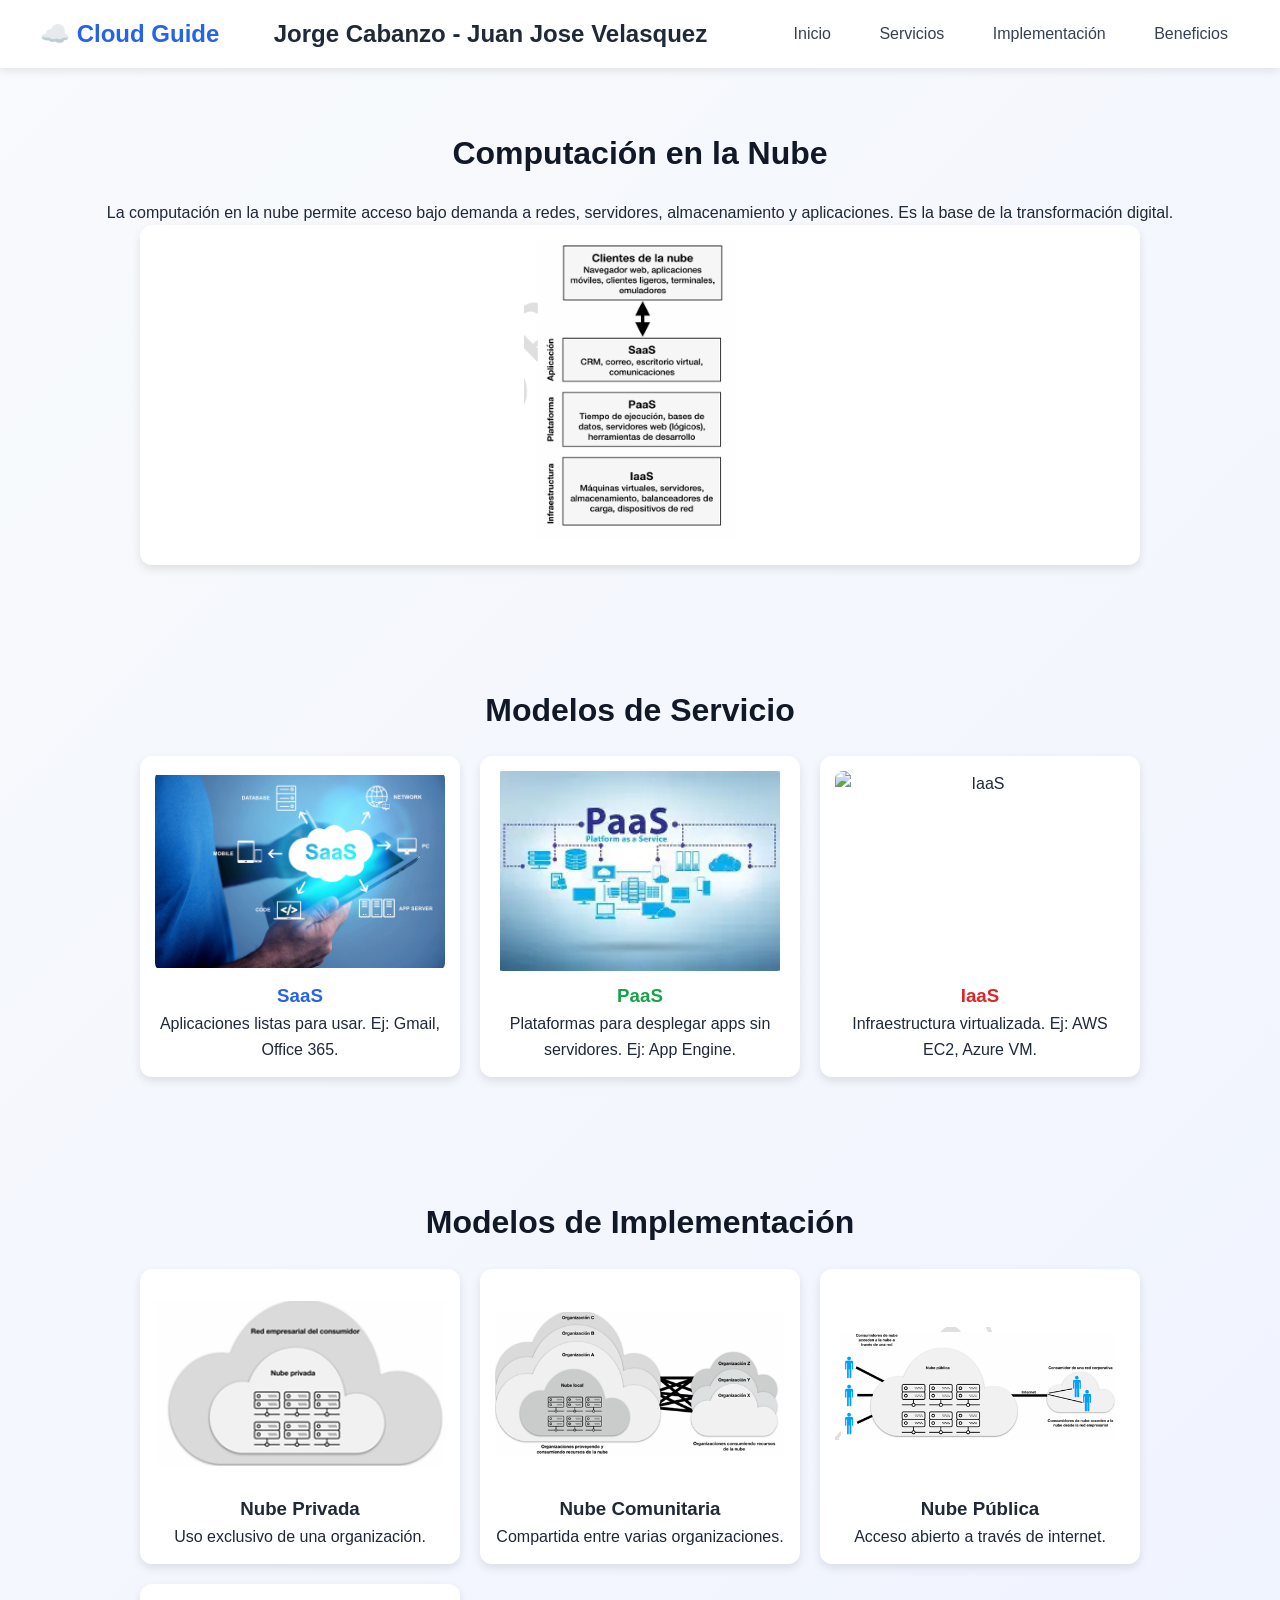
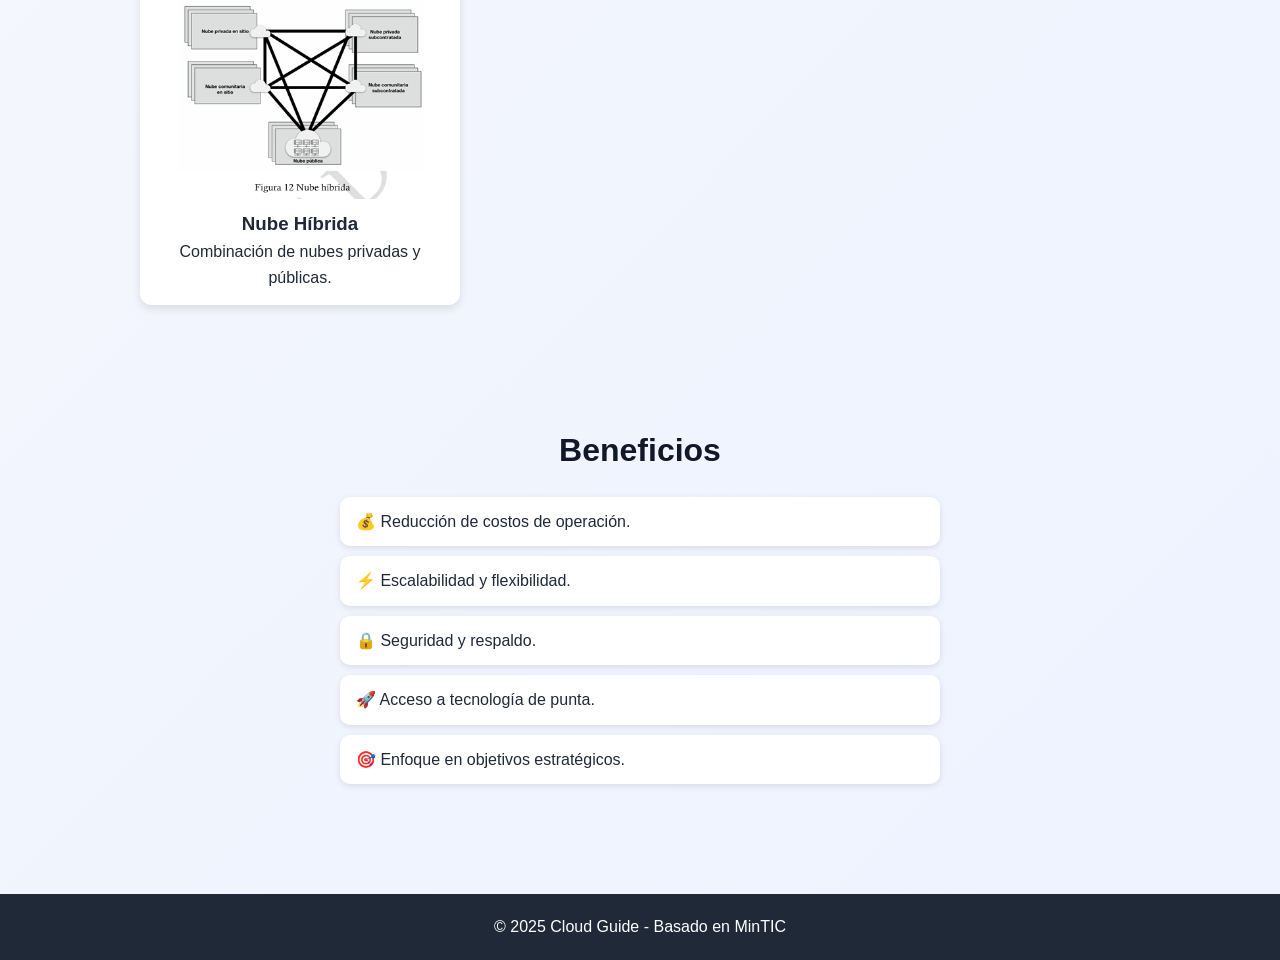
==== index.html @ 805e12bf "Primer comit" ====
<!DOCTYPE html>
<html lang="es">
<head>
  <meta charset="UTF-8">
  <meta name="viewport" content="width=device-width, initial-scale=1.0">
  <title>Cloud Guide - Computación en la Nube</title>
  <link rel="stylesheet" href="style.css">
</head>
<body>
  <!-- NAVBAR -->
  <header class="navbar">
    <h1>☁️ Cloud Guide</h1>
    <h2>Jorge Cabanzo - Juan Jose Velasquez</h2>
    <nav>
      <a href="#inicio">Inicio</a>
      <a href="#servicios">Servicios</a>
      <a href="#implementacion">Implementación</a>
      <a href="#beneficios">Beneficios</a>
    </nav>
  </header>

  <!-- INTRO -->
  <section id="inicio" class="section">
    <h2>Computación en la Nube</h2>
    <p>
      La computación en la nube permite acceso bajo demanda a redes, servidores,
      almacenamiento y aplicaciones. Es la base de la transformación digital.
    </p>

  <div class="grid"> 
  <div class="card">
    <img src="img/nube.png" class="card-img grande">
  </div>
</div>

  </section>

  <!-- SERVICIOS -->
  <section id="servicios" class="section">
  <h2>Modelos de Servicio</h2>
  <div class="grid">
    <div class="card">
      <img src="img/saas.jpg" alt="SaaS" class="card-img">
      <h3 class="blue">SaaS</h3>
      <p>Aplicaciones listas para usar. Ej: Gmail, Office 365.</p>
    </div>
    <div class="card">
      <img src="img/paas.jpg" alt="PaaS" class="card-img">
      <h3 class="green">PaaS</h3>
      <p>Plataformas para desplegar apps sin servidores. Ej: App Engine.</p>
    </div>
    <div class="card">
      <img src="img/iaas.jpg" alt="IaaS" class="card-img">
      <h3 class="red">IaaS</h3>
      <p>Infraestructura virtualizada. Ej: AWS EC2, Azure VM.</p>
    </div>
  </div>
</section>

  <!-- IMPLEMENTACIÓN -->
  <section id="implementacion" class="section">
  <h2>Modelos de Implementación</h2>
  <div class="grid">
    <div class="card">
      <img src="img/nube_privada.png" alt="Nube Privada" class="card-img">
      <h3>Nube Privada</h3>
      <p>Uso exclusivo de una organización.</p>
    </div>
    <div class="card">
      <img src="img/nube_comunitaria.png" alt="Nube Comunitaria" class="card-img">
      <h3>Nube Comunitaria</h3>
      <p>Compartida entre varias organizaciones.</p>
    </div>
    <div class="card">
      <img src="img/nube_publica.png" alt="Nube Pública" class="card-img">
      <h3>Nube Pública</h3>
      <p>Acceso abierto a través de internet.</p>
    </div>
    <div class="card">
      <img src="img/nube_hibrida.png" alt="Nube Híbrida" class="card-img">
      <h3>Nube Híbrida</h3>
      <p>Combinación de nubes privadas y públicas.</p>
    </div>
  </div>
</section>

  <!-- BENEFICIOS -->
  <section id="beneficios" class="section">
    <h2>Beneficios</h2>
    <ul class="benefits">
      <li>💰 Reducción de costos de operación.</li>
      <li>⚡ Escalabilidad y flexibilidad.</li>
      <li>🔒 Seguridad y respaldo.</li>
      <li>🚀 Acceso a tecnología de punta.</li>
      <li>🎯 Enfoque en objetivos estratégicos.</li>
    </ul>
  </section>

  <!-- FOOTER -->
  <footer>
    <p>© 2025 Cloud Guide - Basado en MinTIC</p>
  </footer>

  <script src="script.js"></script>
</body>
</html>
---- style.css ----
* {
  margin: 0; padding: 0;
  box-sizing: border-box;
}

body {
  font-family: 'Segoe UI', sans-serif;
  background: linear-gradient(135deg, #f8fafc, #eef2ff);
  color: #1f2937;
  line-height: 1.6;
}

/* NAVBAR */
.navbar {
  position: sticky;
  top: 0;
  background: white;
  display: flex;
  justify-content: space-between;
  align-items: center;
  padding: 15px 40px;
  box-shadow: 0 2px 10px rgba(0,0,0,0.1);
}

.navbar h1 {
  font-size: 1.5rem;
  color: #2563eb;
}

.navbar nav a {
  margin-left: 20px;
  text-decoration: none;
  color: #374151;
  font-weight: 500;
  transition: color 0.3s, background 0.3s;
  padding: 6px 12px;
  border-radius: 8px;
}

.navbar nav a:hover {
  background: #e0e7ff;
  color: #1e40af;
}

/* SECTIONS */
.section {
  padding: 60px 20px;
  text-align: center;
}

.section h2 {
  font-size: 2rem;
  margin-bottom: 20px;
  color: #111827;
}

/* GRID */
.grid {
  display: grid;
  gap: 20px;
  grid-template-columns: repeat(auto-fit, minmax(250px, 1fr));
  max-width: 1000px;
  margin: auto;
}

/* CARDS */
.card {
  background: #fff;
  border-radius: 12px;
  box-shadow: 0 4px 10px rgba(0,0,0,0.1);
  padding: 15px;
  text-align: center;
  transition: transform 0.2s ease-in-out;
}


.card:hover {
  transform: translateY(-5px);
  box-shadow: 0 8px 18px rgba(0,0,0,0.15);
}

.card-img {
  width: 100%;
  height: 200px;   /* todas las imágenes tendrán la misma altura */
  object-fit: contain; /* o "cover" si quieres que llene todo */
  border-radius: 8px;
  margin-bottom: 10px;
  display: block;
}
.card-img.grande {
  width: 100%;
  height: 300px; /* más grande que las demás */
  object-fit: contain; /* mantiene proporción */
}

.card img[src="img/nube.png"] {
  width: 100%;
  height: 300px;
  object-fit: contain;
}



.icon {
  font-size: 2.5rem;
  margin-bottom: 10px;
}

h3.blue { color: #2563eb; }
h3.green { color: #16a34a; }
h3.red { color: #dc2626; }

/* BENEFITS */
.benefits {
  list-style: none;
  max-width: 600px;
  margin: auto;
  text-align: left;
}

.benefits li {
  background: white;
  padding: 12px 16px;
  margin: 10px 0;
  border-radius: 10px;
  box-shadow: 0 2px 6px rgba(0,0,0,0.1);
}

/* FOOTER */
footer {
  background: #1f2937;
  color: white;
  text-align: center;
  padding: 20px;
  margin-top: 40px;
}
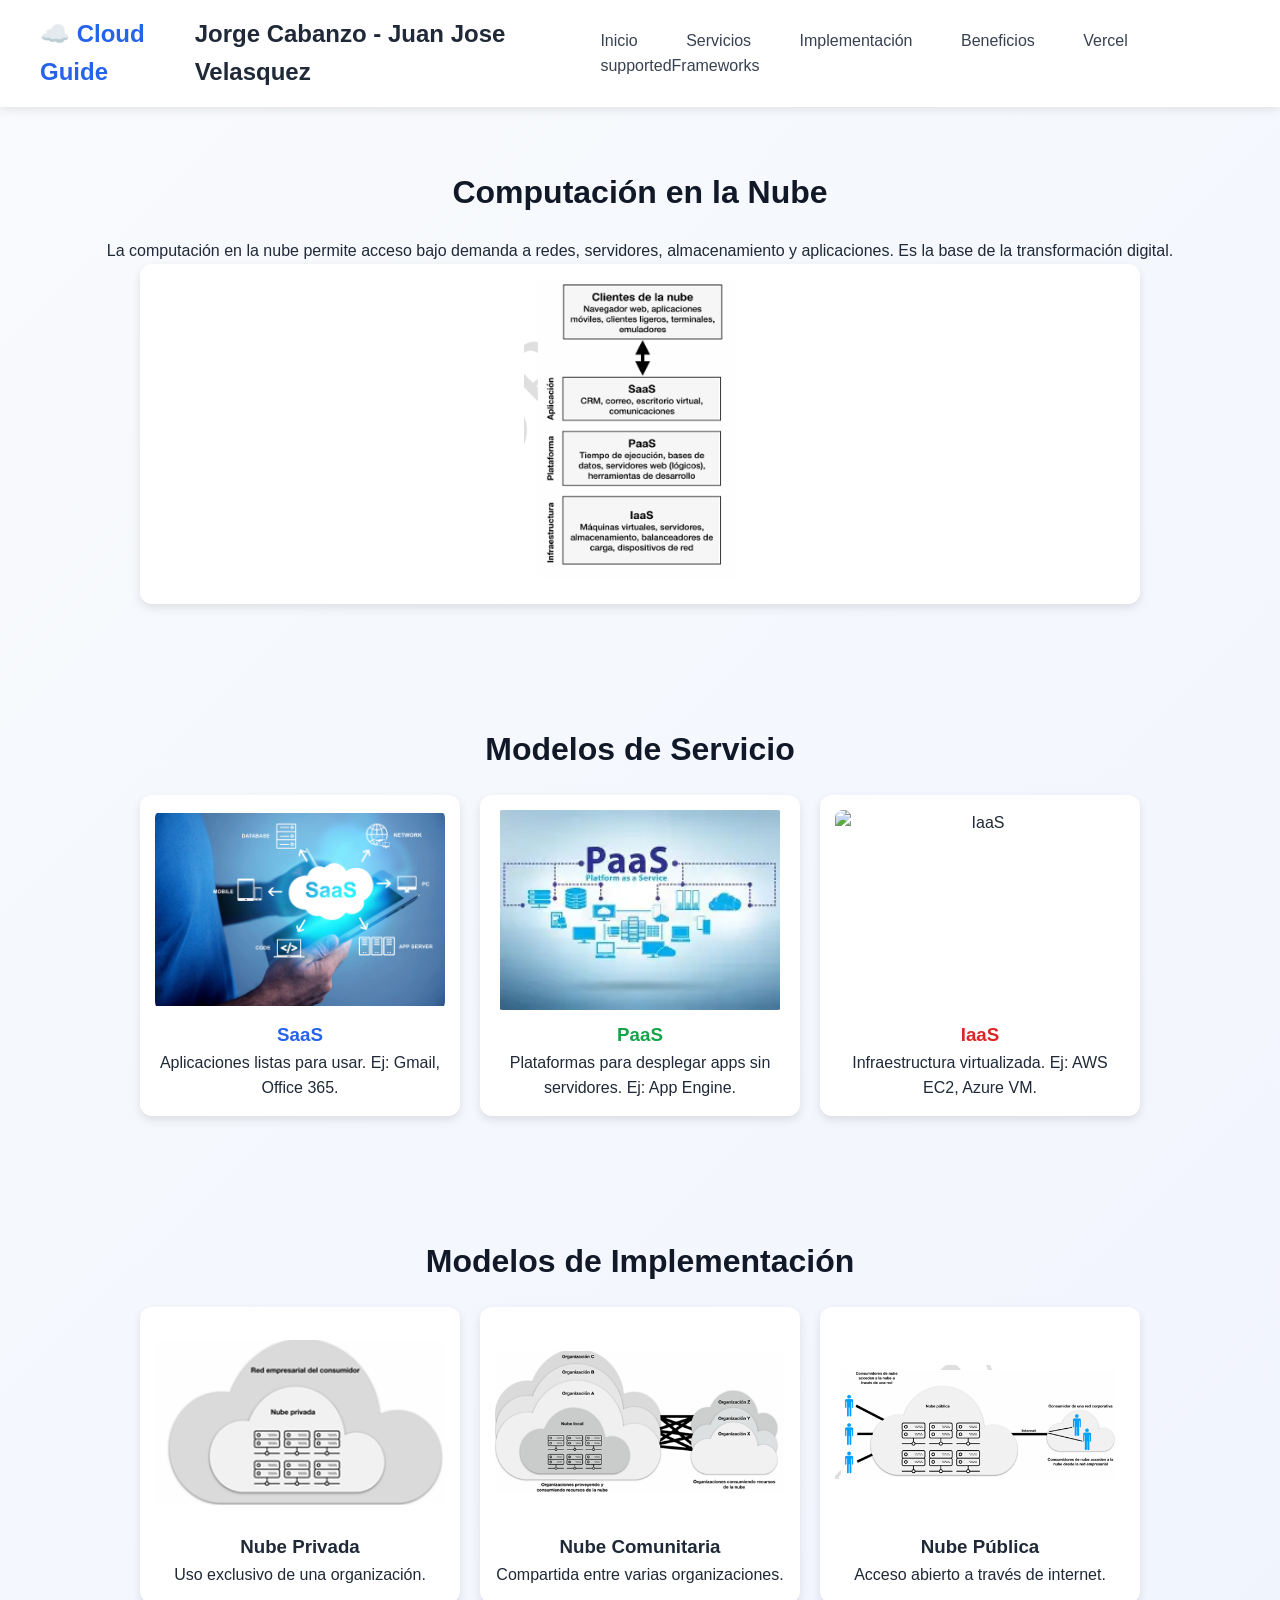
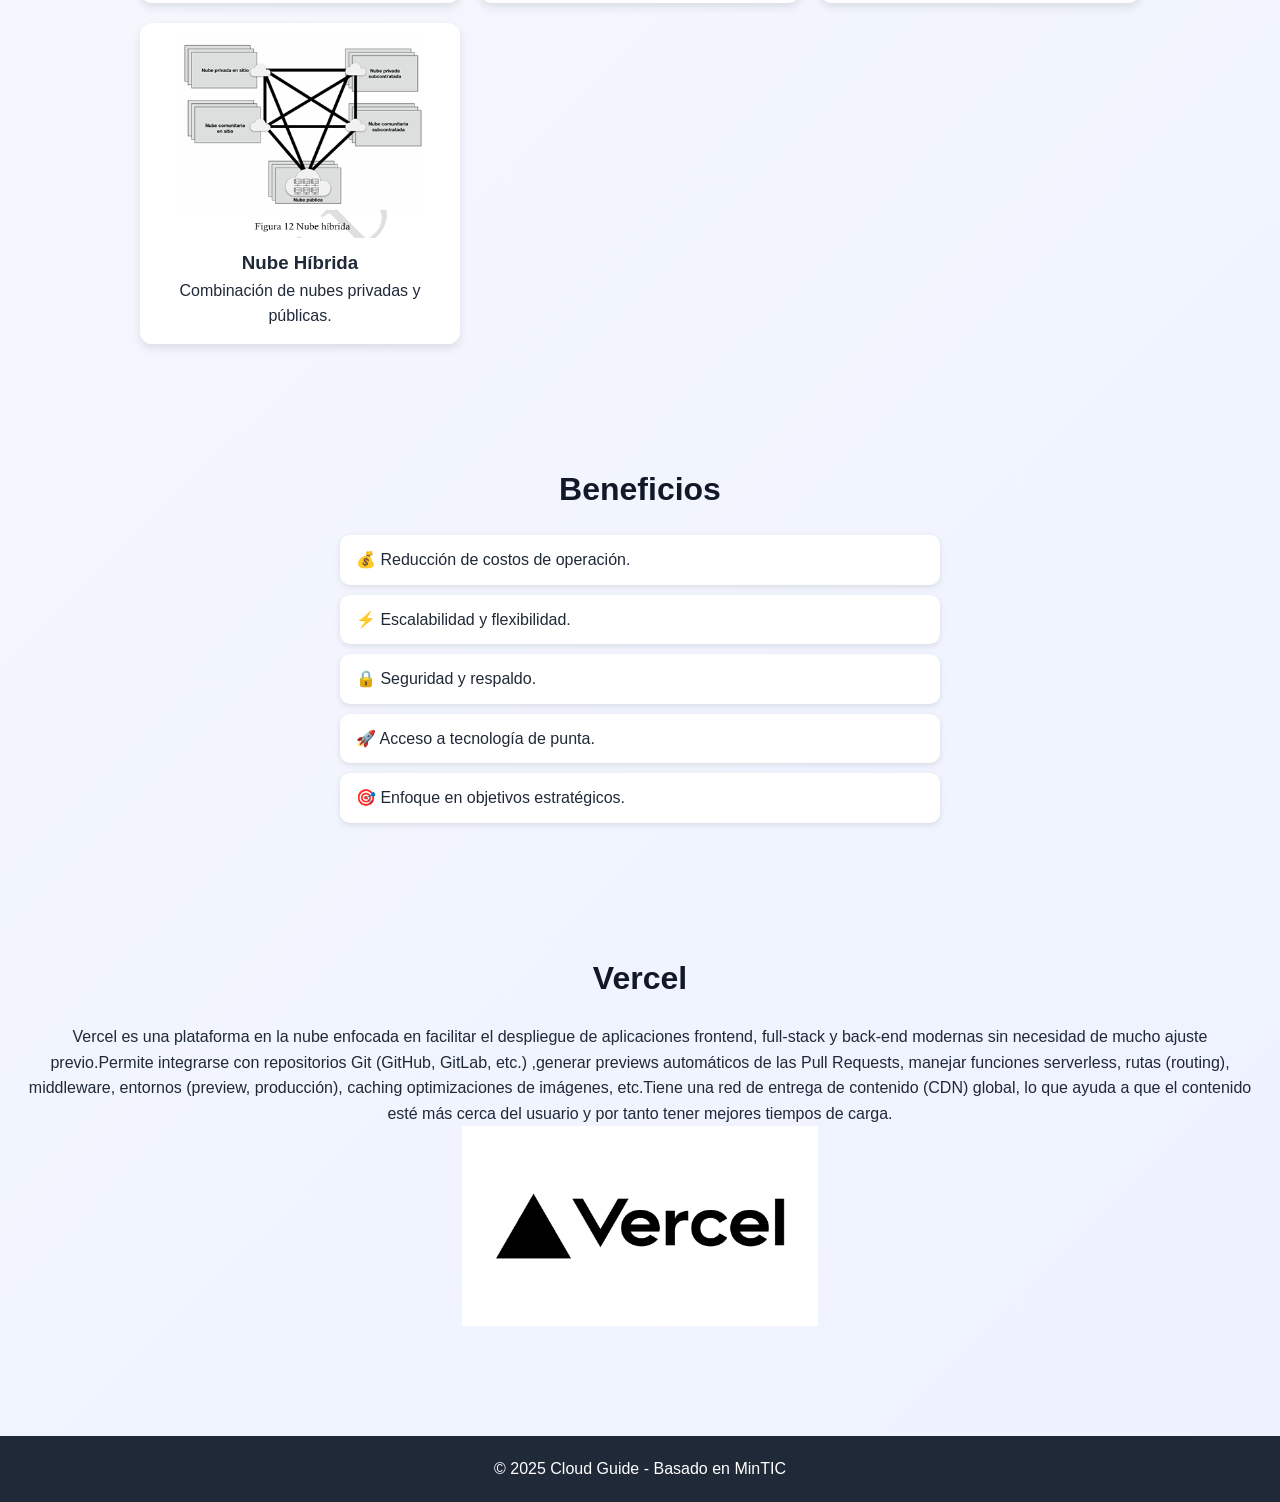
==== commit 19985d07: "Cambio supported Frameworks" ====
--- a/index.html
+++ b/index.html
@@ -16,6 +16,8 @@
       <a href="#servicios">Servicios</a>
       <a href="#implementacion">Implementación</a>
       <a href="#beneficios">Beneficios</a>
+      <a href="#vercel">Vercel</a>
+      <a href="supportedFrameworks.html">supportedFrameworks</a>
     </nav>
   </header>
 
@@ -96,11 +98,33 @@
     </ul>
   </section>
 
+
+
+    <!-- VERCEL -->
+  <section id="vercel" class="section">
+    <h2>Vercel</h2>
+    <ul class="vercel">
+     <p>
+      Vercel es una plataforma en la nube enfocada en facilitar el despliegue
+      de aplicaciones frontend, full-stack y back-end modernas sin necesidad 
+      de mucho ajuste previo.Permite integrarse con repositorios Git (GitHub, GitLab, etc.)
+      ,generar previews automáticos de las Pull Requests, manejar funciones serverless,
+      rutas (routing), middleware, entornos (preview, producción), caching
+      optimizaciones de imágenes, etc.Tiene una red de entrega de contenido (CDN) global,
+      lo que ayuda a que el contenido esté más cerca del usuario y por tanto tener mejores 
+      tiempos de carga.
+     </p>
+    <img src="img/vercel.webp" alt="IaaS" class="card-img">
+
+    </ul>
+  </section>
+
   <!-- FOOTER -->
   <footer>
     <p>© 2025 Cloud Guide - Basado en MinTIC</p>
   </footer>
 
   <script src="script.js"></script>
+  <script src="script.js"></script>
 </body>
-</html>
+</html> 
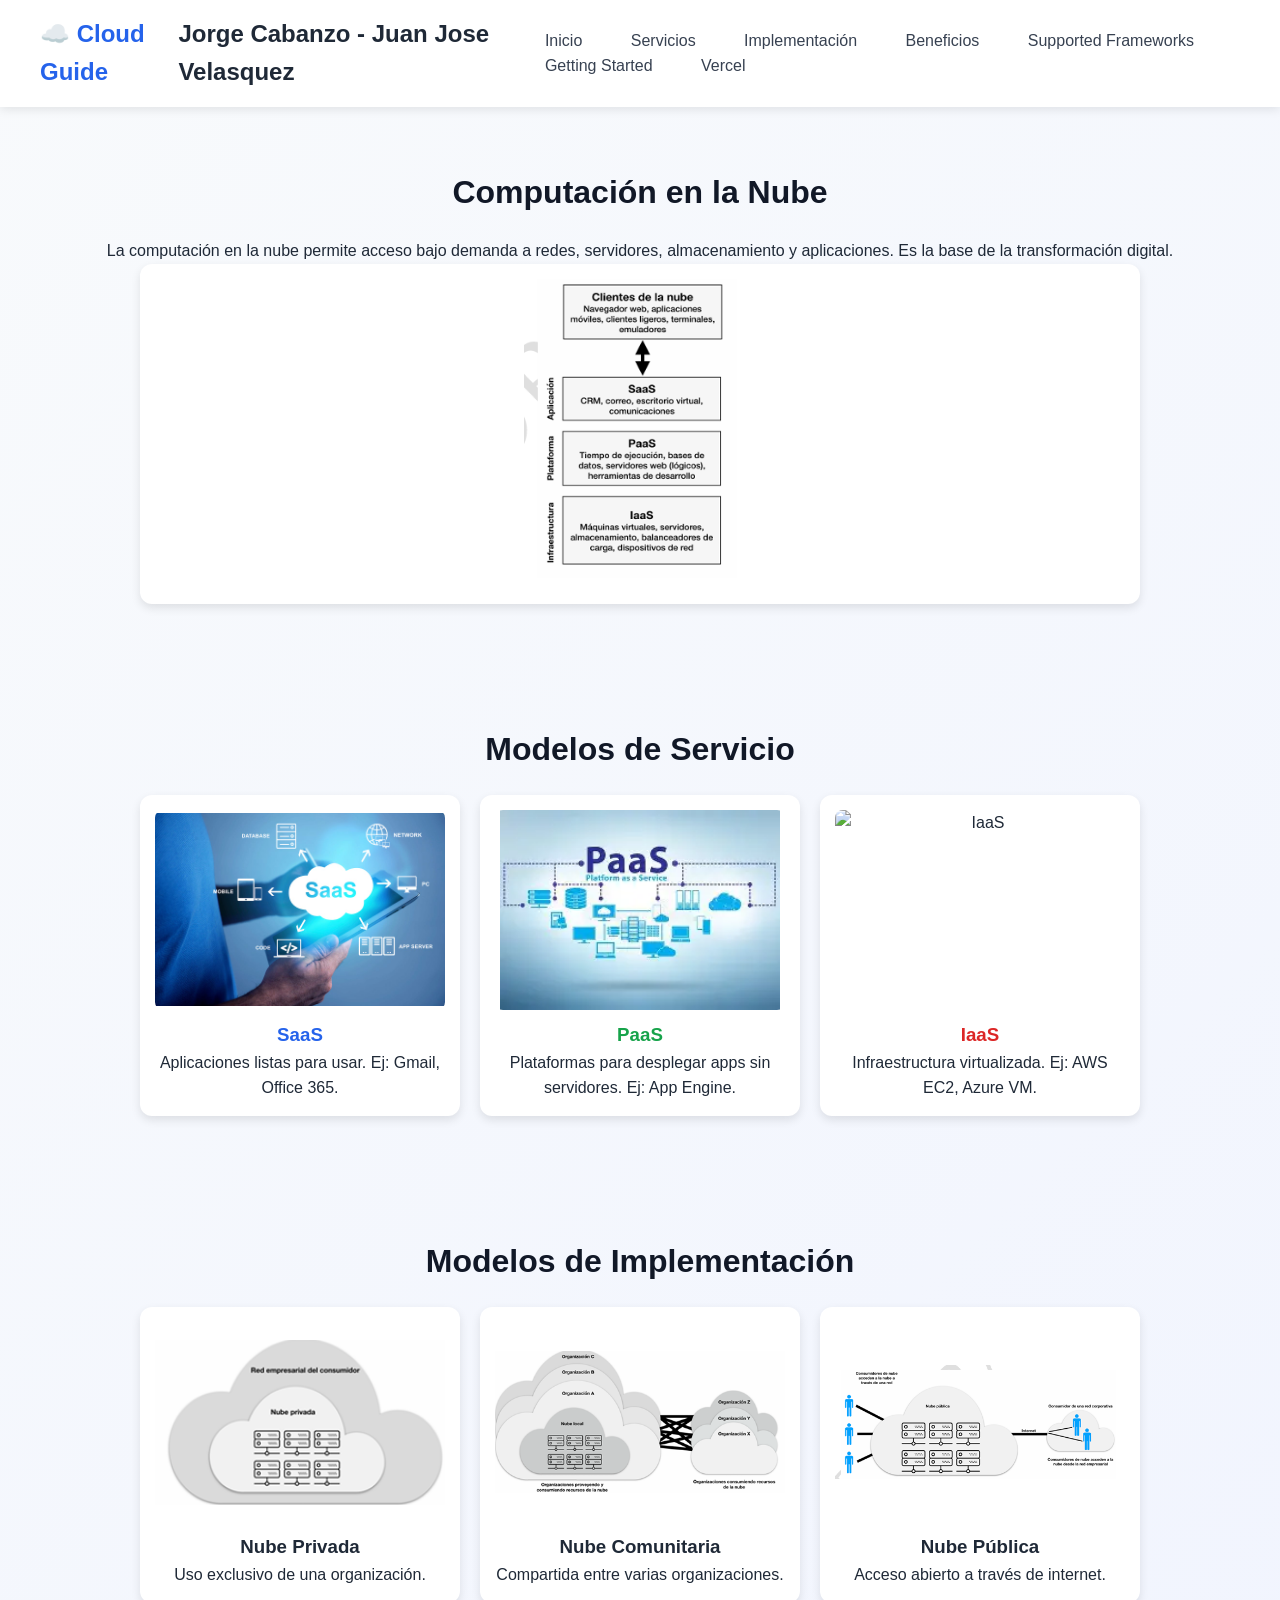
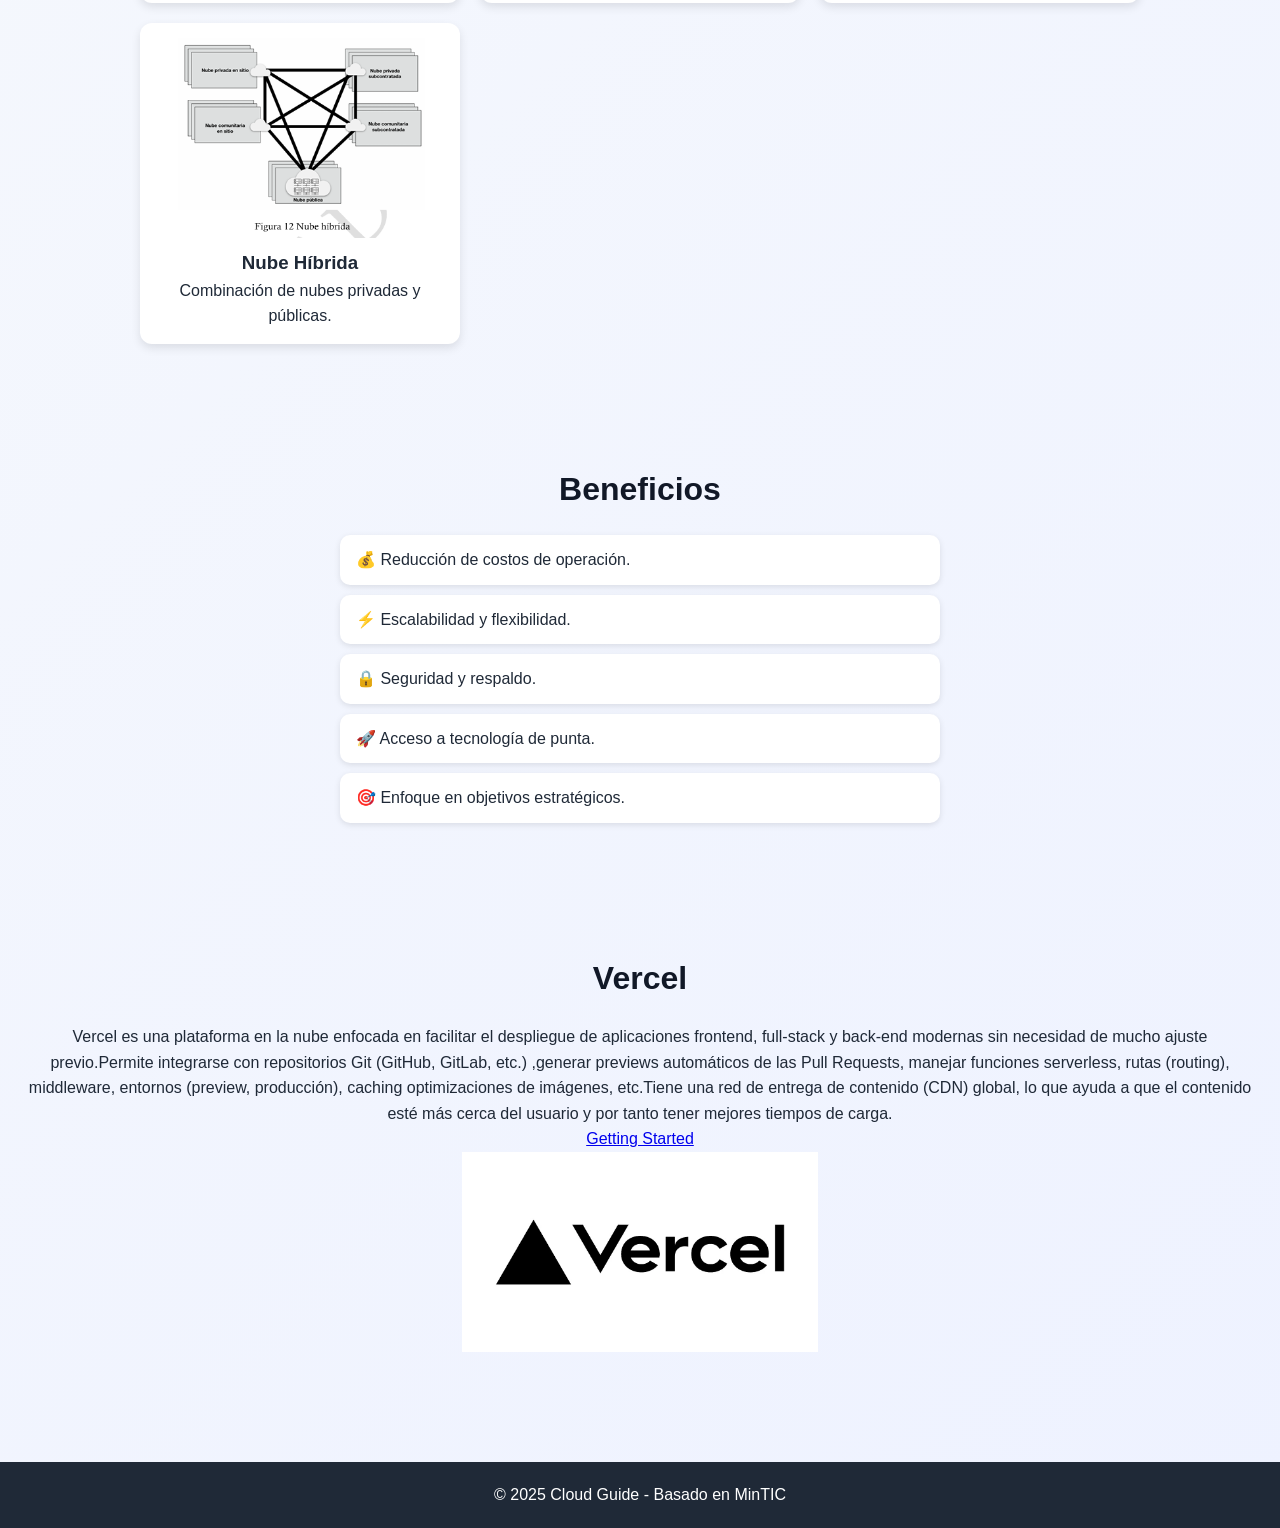
==== commit 16a29564: "Cambios Getting Started" ====
--- a/index.html
+++ b/index.html
@@ -16,8 +16,9 @@
       <a href="#servicios">Servicios</a>
       <a href="#implementacion">Implementación</a>
       <a href="#beneficios">Beneficios</a>
+      <a href="supportedFrameworks.html">Supported Frameworks</a>
+      <a href="gettingStarted.html">Getting Started</a>
       <a href="#vercel">Vercel</a>
-      <a href="supportedFrameworks.html">supportedFrameworks</a>
     </nav>
   </header>
 
@@ -98,9 +99,7 @@
     </ul>
   </section>
 
-
-
-    <!-- VERCEL -->
+  <!-- VERCEL -->
   <section id="vercel" class="section">
     <h2>Vercel</h2>
     <ul class="vercel">
@@ -113,6 +112,7 @@
       optimizaciones de imágenes, etc.Tiene una red de entrega de contenido (CDN) global,
       lo que ayuda a que el contenido esté más cerca del usuario y por tanto tener mejores 
       tiempos de carga.
+      <p><a href="gettingStarted.html">Getting Started</a></p>
      </p>
     <img src="img/vercel.webp" alt="IaaS" class="card-img">
 
@@ -125,6 +125,5 @@
   </footer>
 
   <script src="script.js"></script>
-  <script src="script.js"></script>
 </body>
-</html> 
+</html>
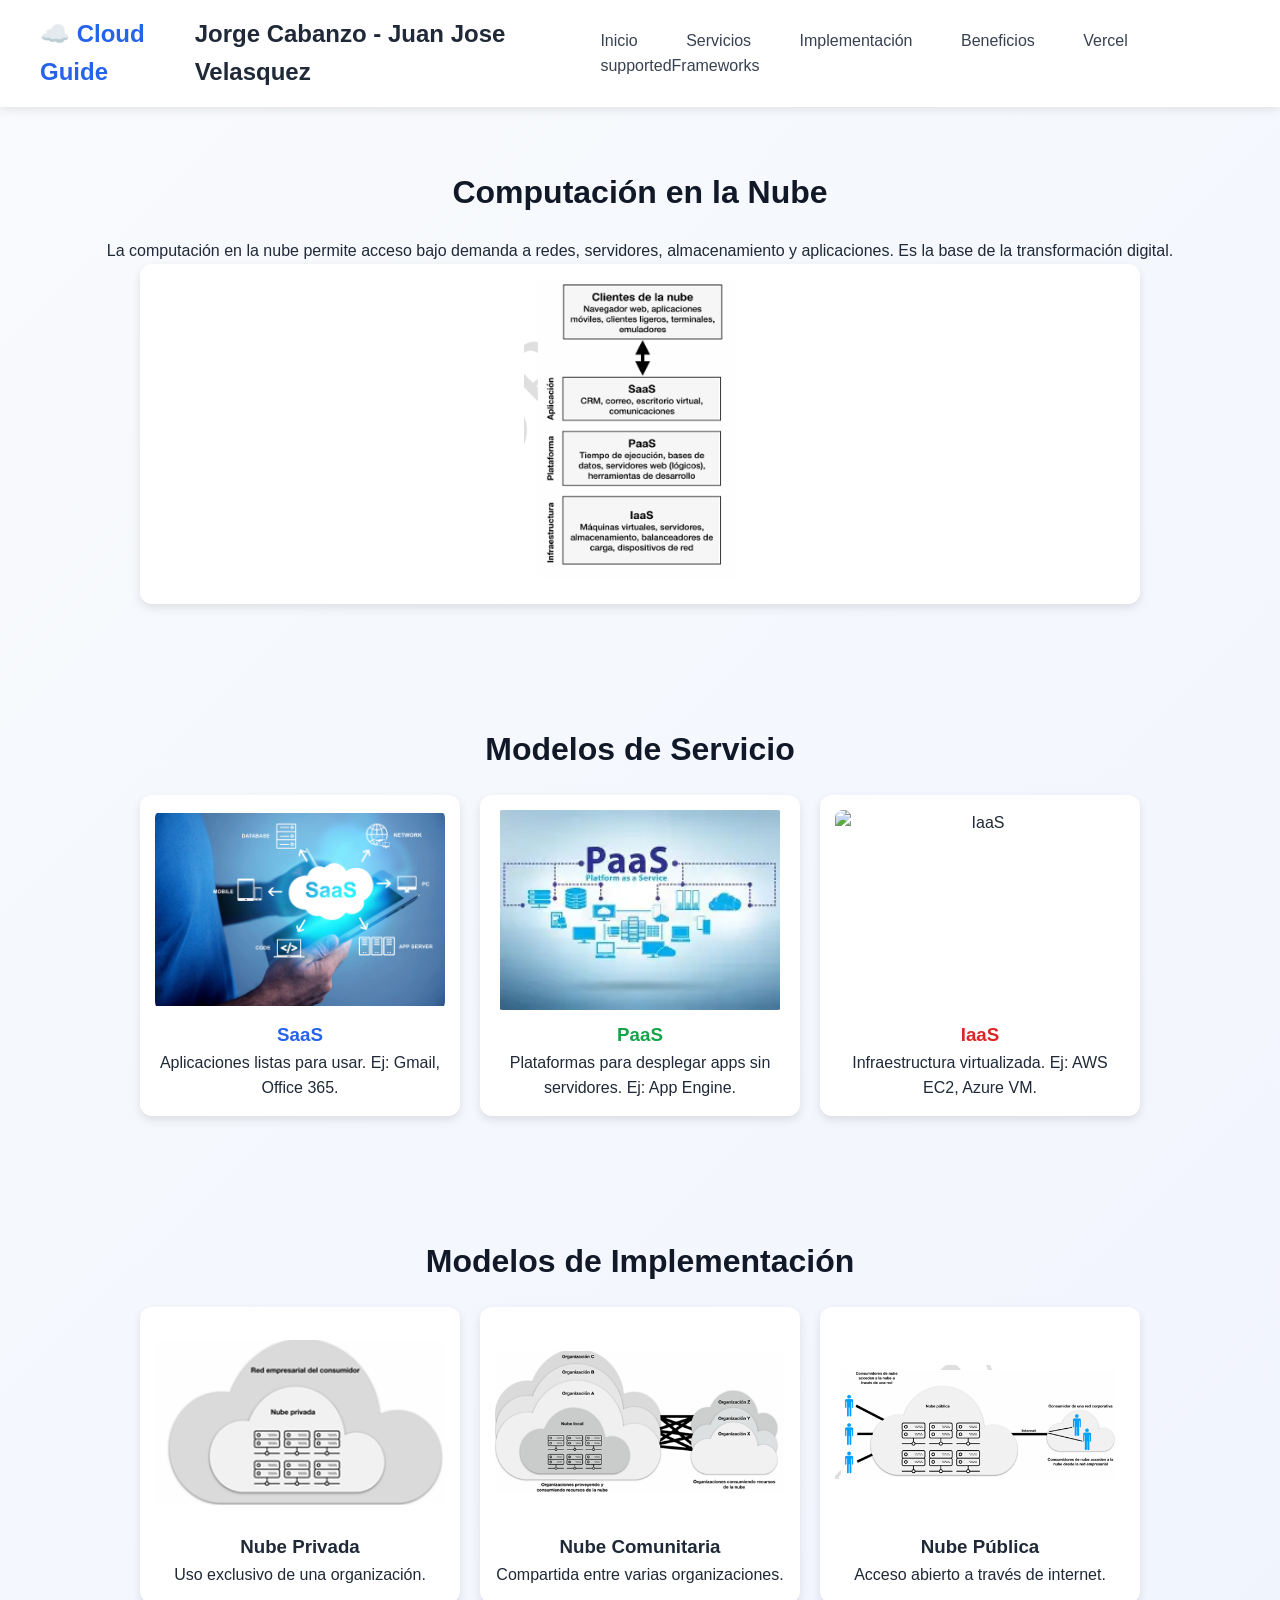
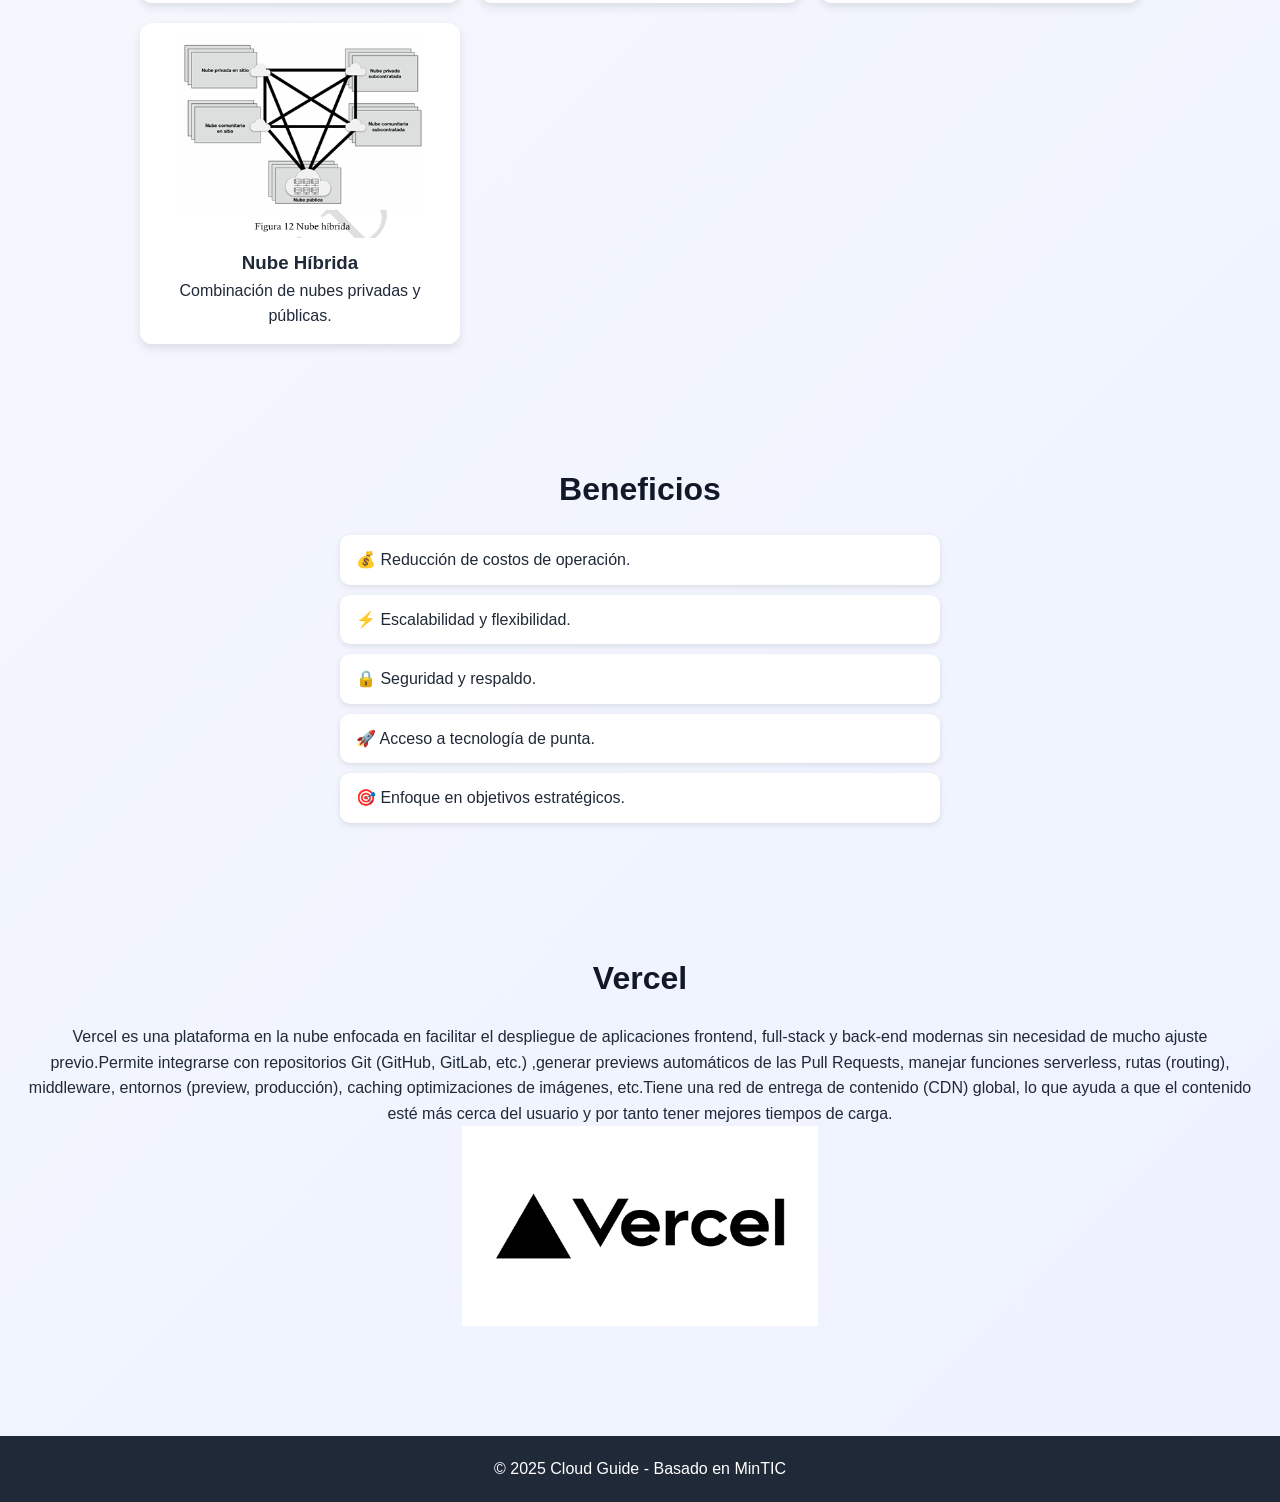
==== commit e8e9fca9: "Merge pull request #1 from VELAXQUEX8A/feature/supportedFrameworks Cambio supported Frameworks" ====
--- a/index.html
+++ b/index.html
@@ -16,9 +16,8 @@
       <a href="#servicios">Servicios</a>
       <a href="#implementacion">Implementación</a>
       <a href="#beneficios">Beneficios</a>
-      <a href="supportedFrameworks.html">Supported Frameworks</a>
-      <a href="gettingStarted.html">Getting Started</a>
       <a href="#vercel">Vercel</a>
+      <a href="supportedFrameworks.html">supportedFrameworks</a>
     </nav>
   </header>
 
@@ -99,7 +98,9 @@
     </ul>
   </section>
 
-  <!-- VERCEL -->
+
+
+    <!-- VERCEL -->
   <section id="vercel" class="section">
     <h2>Vercel</h2>
     <ul class="vercel">
@@ -112,7 +113,6 @@
       optimizaciones de imágenes, etc.Tiene una red de entrega de contenido (CDN) global,
       lo que ayuda a que el contenido esté más cerca del usuario y por tanto tener mejores 
       tiempos de carga.
-      <p><a href="gettingStarted.html">Getting Started</a></p>
      </p>
     <img src="img/vercel.webp" alt="IaaS" class="card-img">
 
@@ -125,5 +125,6 @@
   </footer>
 
   <script src="script.js"></script>
+  <script src="script.js"></script>
 </body>
-</html>
+</html> 
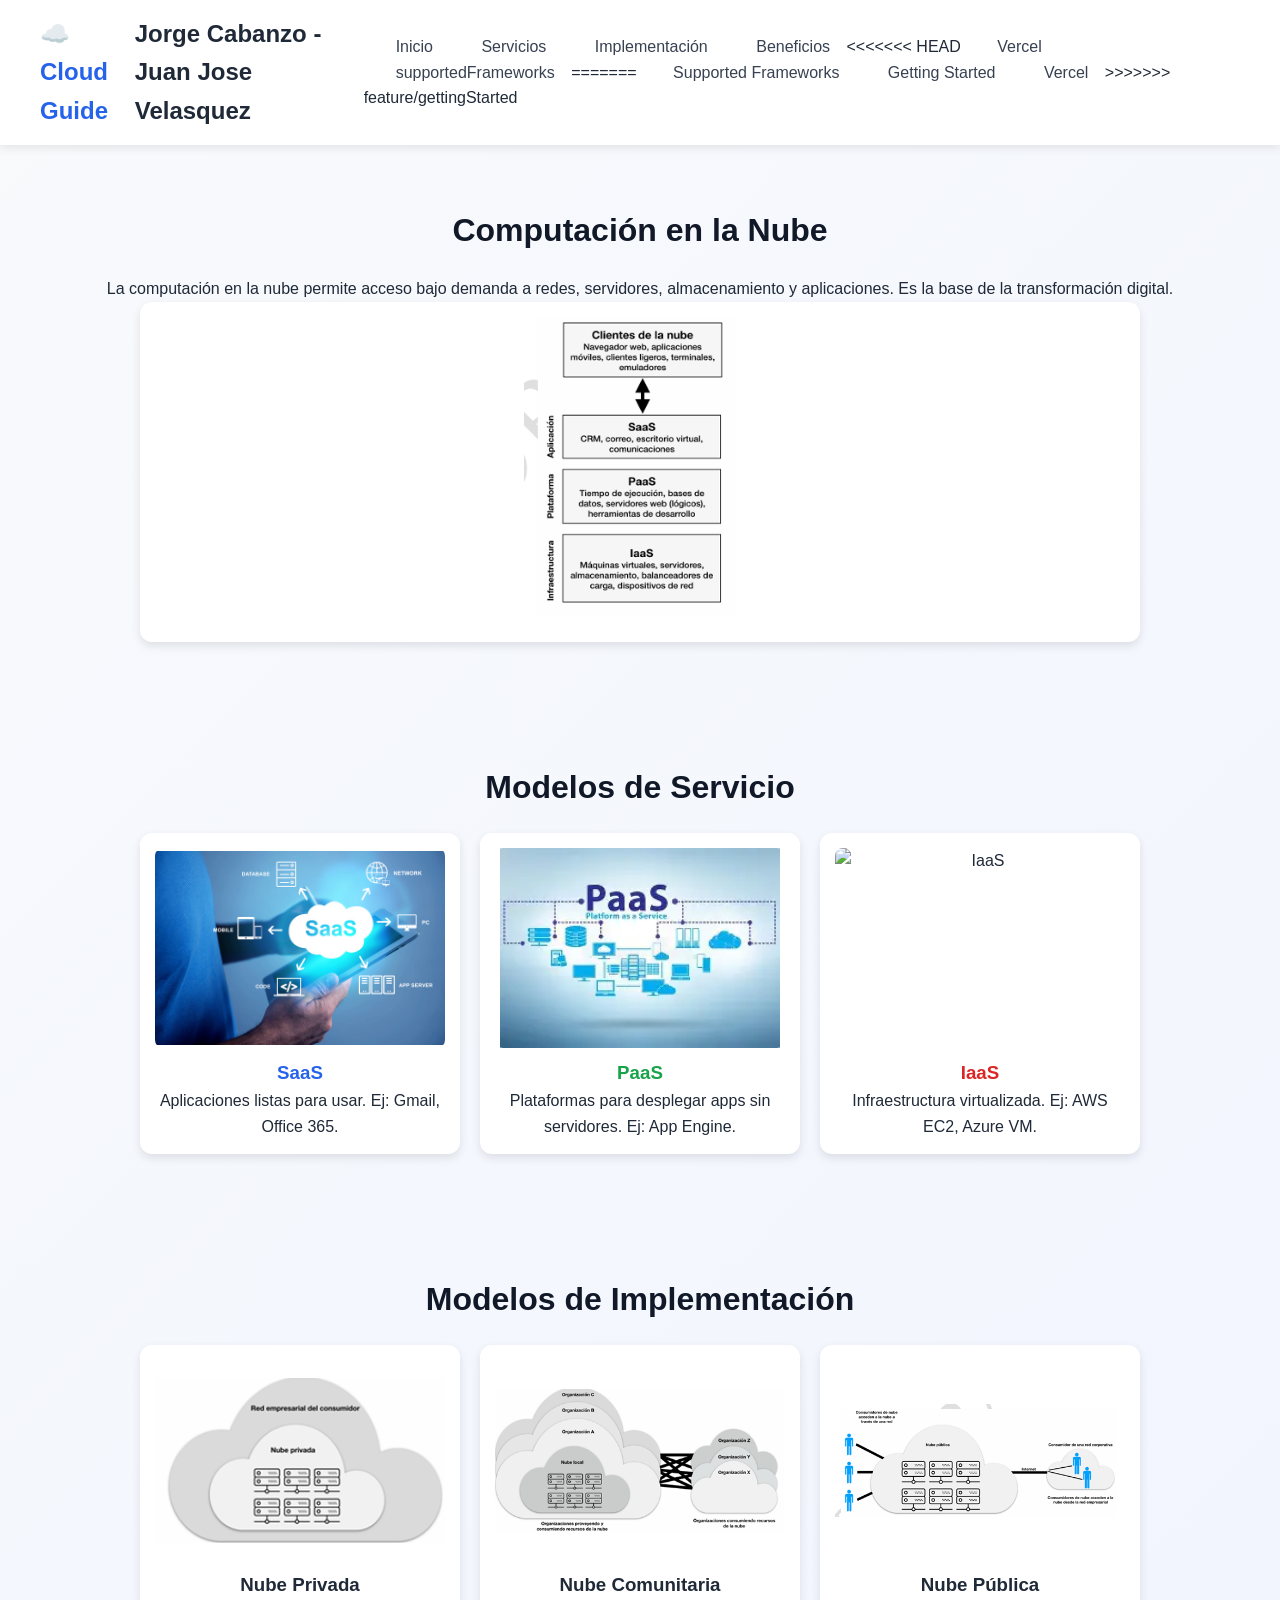
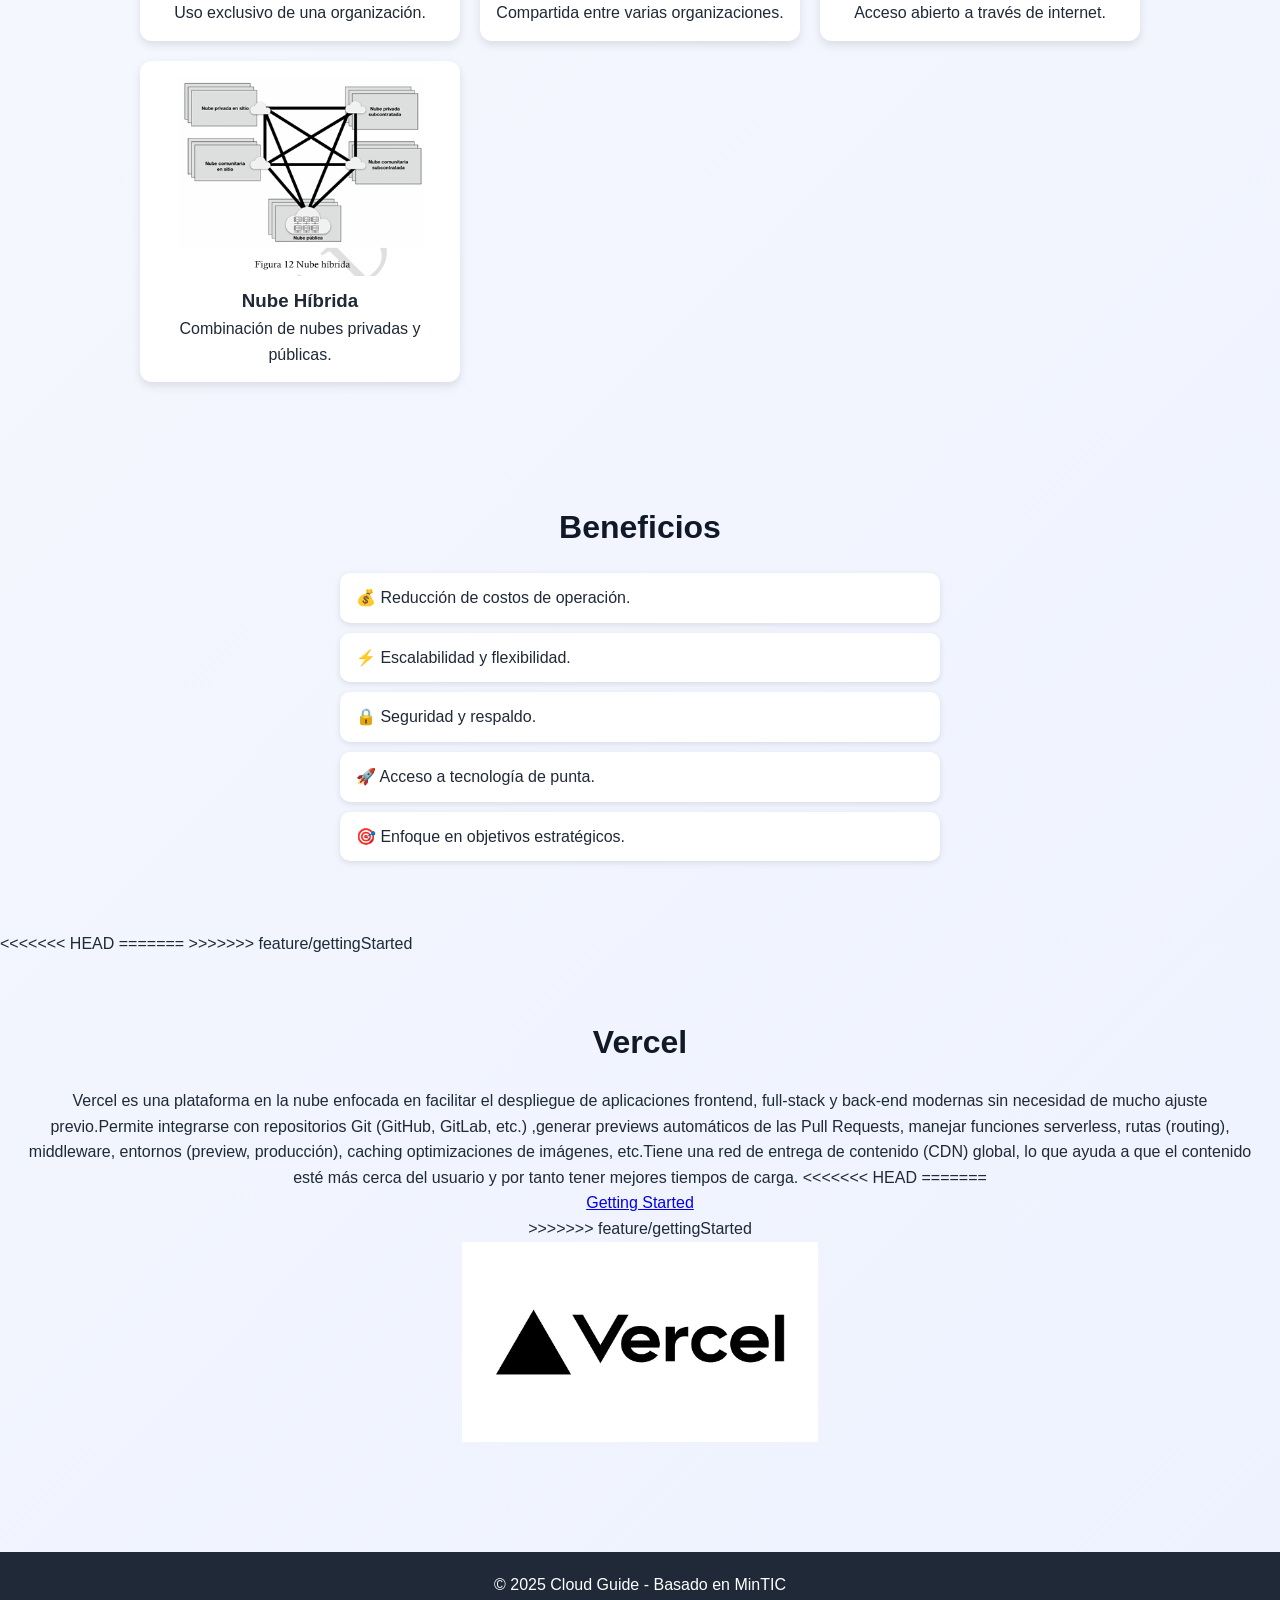
==== commit ee0d4458: "Fusionando versiones de index.html" ====
--- a/index.html
+++ b/index.html
@@ -16,8 +16,14 @@
       <a href="#servicios">Servicios</a>
       <a href="#implementacion">Implementación</a>
       <a href="#beneficios">Beneficios</a>
+<<<<<<< HEAD
       <a href="#vercel">Vercel</a>
       <a href="supportedFrameworks.html">supportedFrameworks</a>
+=======
+      <a href="supportedFrameworks.html">Supported Frameworks</a>
+      <a href="gettingStarted.html">Getting Started</a>
+      <a href="#vercel">Vercel</a>
+>>>>>>> feature/gettingStarted
     </nav>
   </header>
 
@@ -98,9 +104,13 @@
     </ul>
   </section>
 
+<<<<<<< HEAD
 
 
     <!-- VERCEL -->
+=======
+  <!-- VERCEL -->
+>>>>>>> feature/gettingStarted
   <section id="vercel" class="section">
     <h2>Vercel</h2>
     <ul class="vercel">
@@ -113,6 +123,10 @@
       optimizaciones de imágenes, etc.Tiene una red de entrega de contenido (CDN) global,
       lo que ayuda a que el contenido esté más cerca del usuario y por tanto tener mejores 
       tiempos de carga.
+<<<<<<< HEAD
+=======
+      <p><a href="gettingStarted.html">Getting Started</a></p>
+>>>>>>> feature/gettingStarted
      </p>
     <img src="img/vercel.webp" alt="IaaS" class="card-img">
 
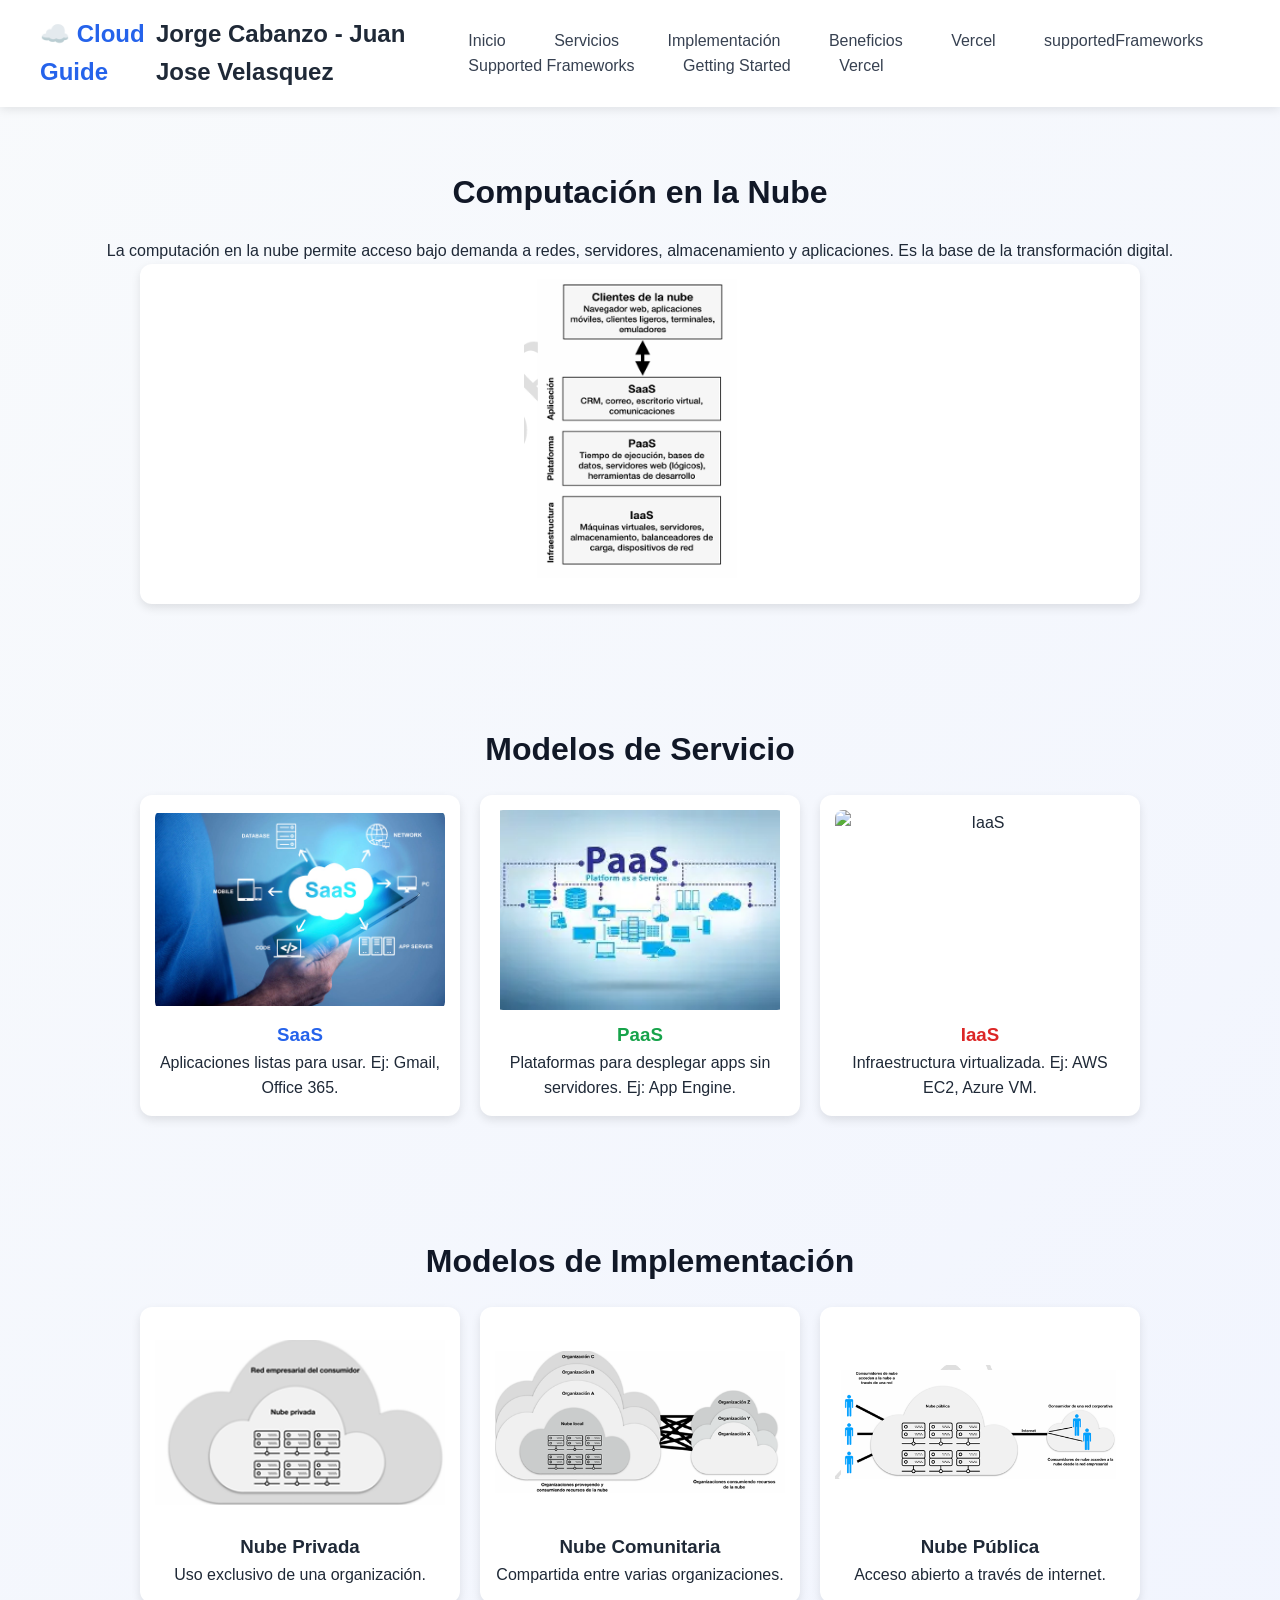
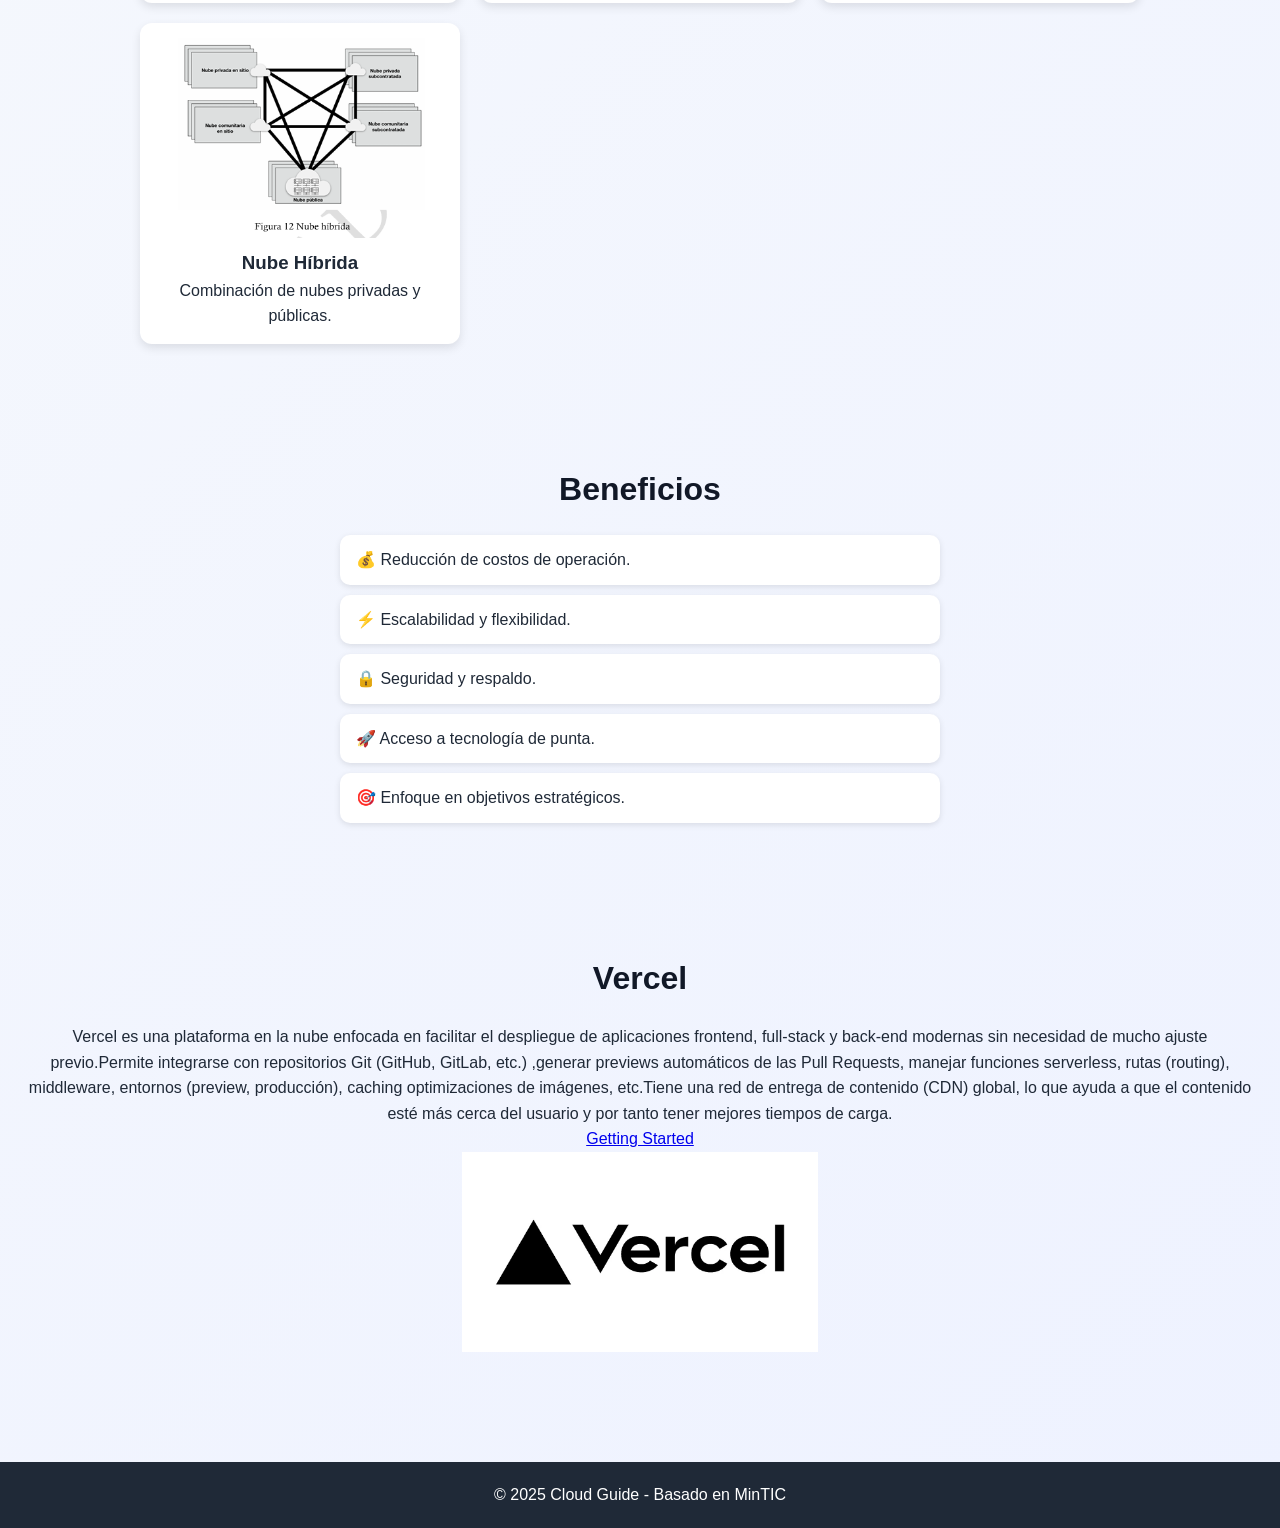
==== commit 4df77b73: "Fucionando versiones 2" ====
--- a/index.html
+++ b/index.html
@@ -16,14 +16,11 @@
       <a href="#servicios">Servicios</a>
       <a href="#implementacion">Implementación</a>
       <a href="#beneficios">Beneficios</a>
-<<<<<<< HEAD
       <a href="#vercel">Vercel</a>
       <a href="supportedFrameworks.html">supportedFrameworks</a>
-=======
       <a href="supportedFrameworks.html">Supported Frameworks</a>
       <a href="gettingStarted.html">Getting Started</a>
       <a href="#vercel">Vercel</a>
->>>>>>> feature/gettingStarted
     </nav>
   </header>
 
@@ -104,13 +101,7 @@
     </ul>
   </section>
 
-<<<<<<< HEAD
 
-
-    <!-- VERCEL -->
-=======
-  <!-- VERCEL -->
->>>>>>> feature/gettingStarted
   <section id="vercel" class="section">
     <h2>Vercel</h2>
     <ul class="vercel">
@@ -123,10 +114,7 @@
       optimizaciones de imágenes, etc.Tiene una red de entrega de contenido (CDN) global,
       lo que ayuda a que el contenido esté más cerca del usuario y por tanto tener mejores 
       tiempos de carga.
-<<<<<<< HEAD
-=======
       <p><a href="gettingStarted.html">Getting Started</a></p>
->>>>>>> feature/gettingStarted
      </p>
     <img src="img/vercel.webp" alt="IaaS" class="card-img">
 
